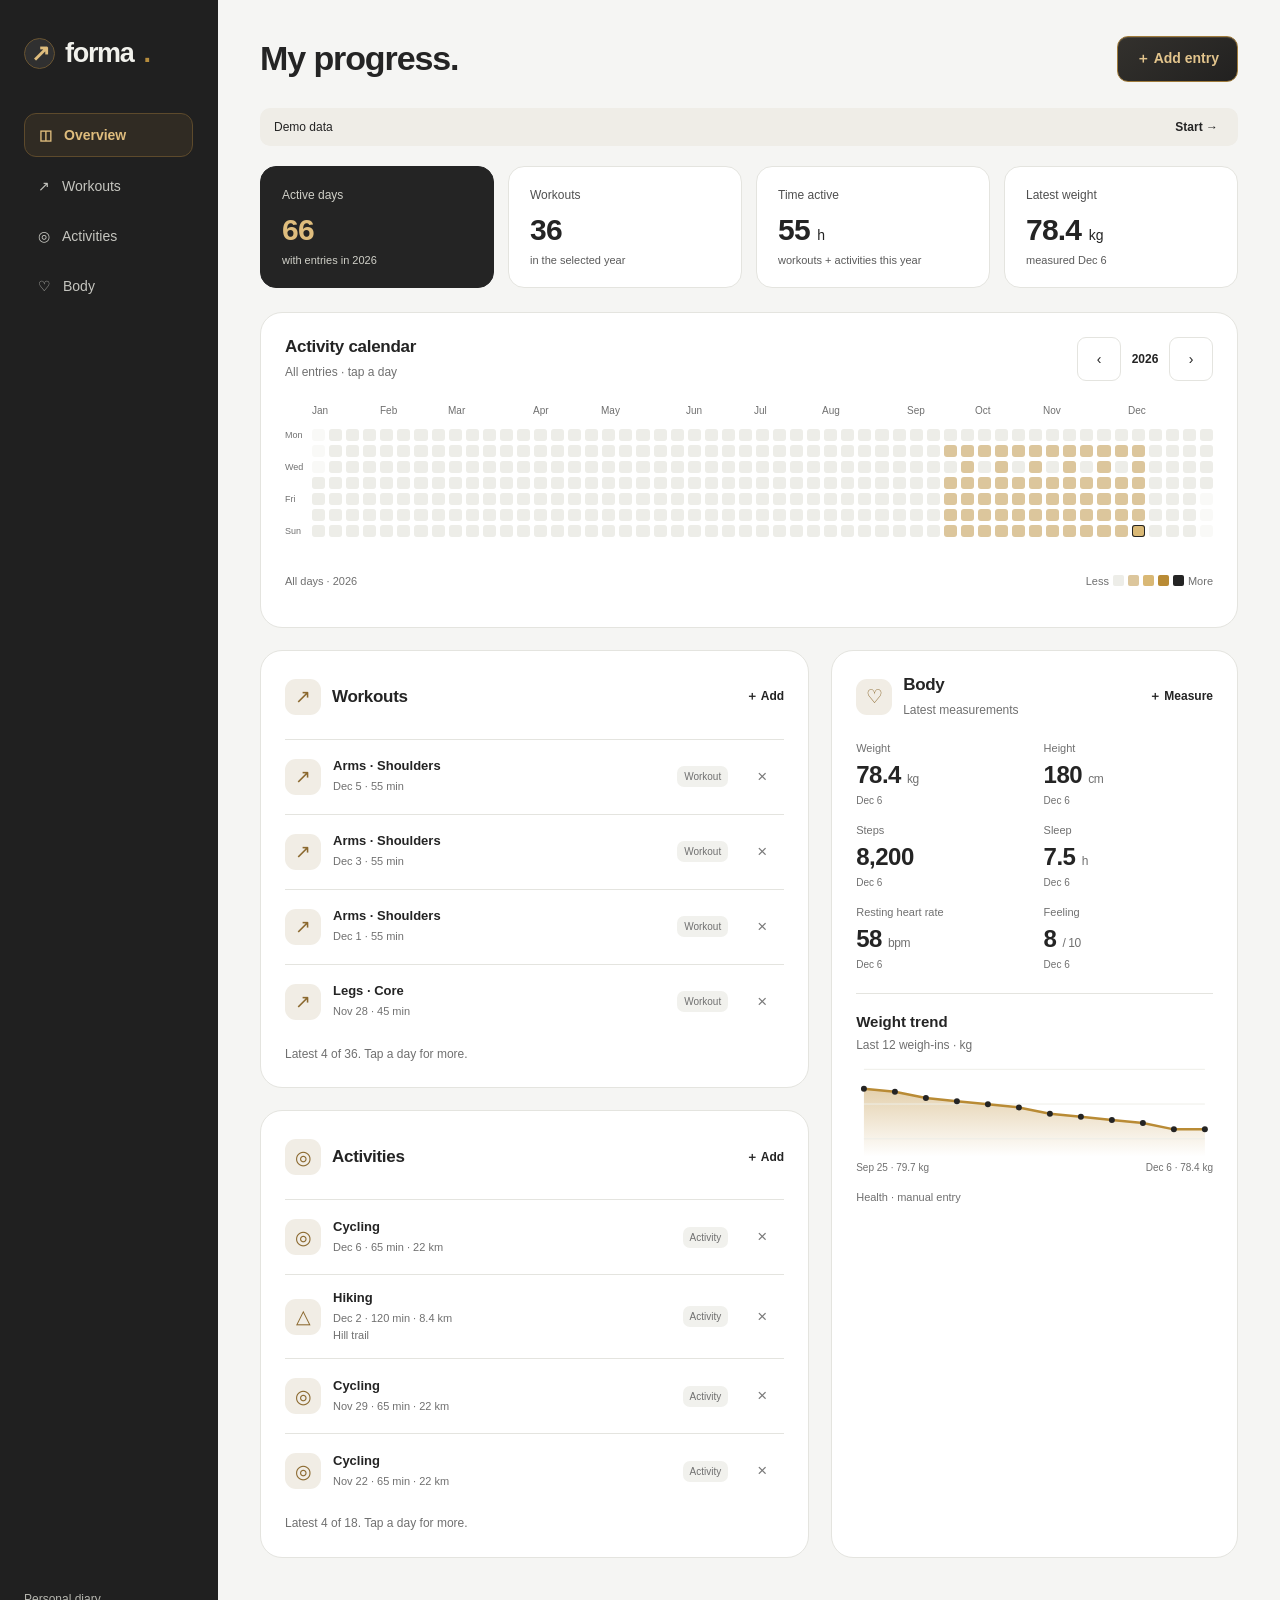
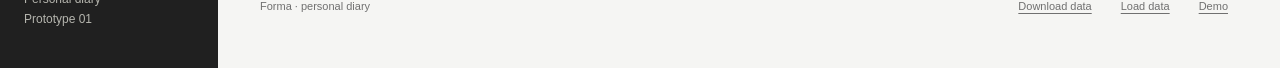
==== forma/index.html @ e5f94415 "Publish Forma activity diary at /forma" ====
<!doctype html>
<html lang="en">
<head>
<meta charset="utf-8"><meta name="viewport" content="width=device-width, initial-scale=1">
<title>Forma — Activity diary</title>
<style>
:root{--bg:#f5f5f3;--ink:#242424;--muted:#707070;--line:#e4e4df;--primary:#242424;--gold:#c8a15a;--white:#fff;--radius:22px}*{box-sizing:border-box}body{margin:0;background:var(--bg);color:var(--ink);font-family:-apple-system,BlinkMacSystemFont,"Segoe UI",sans-serif;font-size:14px}button,input,select,textarea{font:inherit}button,a,input,select,textarea{outline-offset:4px}button{cursor:pointer}button:focus-visible,a:focus-visible{outline:3px solid #b68c3d}a{color:inherit;text-decoration:none}.shell{max-width:1440px;margin:auto;display:grid;grid-template-columns:218px 1fr;min-height:100vh}aside{padding:38px 24px;border-right:1px solid var(--line);display:flex;flex-direction:column;gap:44px}.logo{font-size:27px;letter-spacing:-1.3px;font-weight:750;display:flex;align-items:center;gap:10px}.mark{width:31px;height:31px;border-radius:50%;background:var(--primary);display:grid;place-items:center;color:var(--gold);font-size:23px}.nav{display:grid;gap:8px}.nav a{padding:13px 14px;border-radius:12px;display:flex;gap:12px;align-items:center;color:var(--muted)}.nav a:first-child{background:#f0ede6;color:var(--primary);font-weight:600}.side-note{margin-top:auto;font-size:12px;color:var(--muted);line-height:1.65}.side-note b{display:block;color:var(--primary);font-size:13px}.main{padding:36px 42px 40px;min-width:0}.topbar{display:flex;align-items:center;justify-content:space-between;color:var(--muted);font-size:12px;margin-bottom:34px}.badge{padding:7px 11px;border:1px solid #deded6;border-radius:20px;display:inline-flex;align-items:center;gap:7px}.dot{width:6px;height:6px;background:#b68c3d;border-radius:50%}.head{display:flex;justify-content:space-between;align-items:center;gap:20px;margin-bottom:26px}h1{font-size:34px;line-height:1.1;letter-spacing:-1.1px;margin:0 0 10px}p{line-height:1.55}.subtitle{margin:0;color:var(--muted)}.button{border:0;border-radius:11px;background:var(--primary);color:white;padding:13px 18px;font-weight:600}.button:hover{background:#383838}.button.secondary{color:var(--primary);background:#f2efe8}.button.small{padding:9px 12px;font-size:12px}.stats{display:grid;grid-template-columns:repeat(4,1fr);gap:14px;margin-bottom:24px}.stat{background:white;padding:21px;border:1px solid var(--line);border-radius:16px}.stat:first-child{background:var(--primary);color:#fff;border-color:var(--primary)}.stat-label{font-size:12px;opacity:.8}.stat-value{font-size:30px;letter-spacing:-.8px;font-weight:650;margin:11px 0 7px}.stat-value span{font-size:14px;font-weight:400;letter-spacing:0}.stat-note{font-size:11px;opacity:.75}.card{background:white;border:1px solid var(--line);border-radius:var(--radius);padding:24px;margin-bottom:22px}.card-head{display:flex;align-items:center;justify-content:space-between;gap:16px;margin-bottom:20px}h2{font-size:17px;margin:0;letter-spacing:-.3px}h3{font-size:15px;margin:0}.small-text{font-size:12px;color:var(--muted);margin:6px 0 0}.calendar-toolbar{display:flex;align-items:center;gap:8px}.icon-btn{width:34px;height:34px;border:1px solid var(--line);background:white;border-radius:9px;color:var(--primary)}.year{font-size:12px;font-weight:600;min-width:40px;text-align:center}.heat-scroll{overflow-x:auto;padding:3px 0 10px}.heat-wrap{min-width:690px;position:relative;padding-top:24px}.months{position:absolute;top:0;left:27px;right:0;height:18px}.month{position:absolute;font-size:10px;color:var(--muted)}.heat-body{display:flex;gap:9px}.weekdays{width:18px;display:grid;grid-template-rows:repeat(7,12px);gap:4px;font-size:9px;color:var(--muted)}.weekdays span{display:flex;align-items:center}.heat{display:grid;grid-auto-flow:column;grid-template-rows:repeat(7,12px);grid-auto-columns:minmax(9px,1fr);gap:4px;flex:1}.cell{padding:0;border:0;border-radius:3px;background:#edede8;min-width:0;height:12px}.cell:hover{outline:2px solid var(--primary);outline-offset:1px}.cell[data-level="1"]{background:#dcc69c}.cell[data-level="2"]{background:#d9b875}.cell[data-level="3"]{background:#b98b35}.cell[data-level="4"]{background:#242424}.cell.selected{outline:2px solid #94703a;outline-offset:2px}.cell.today{box-shadow:inset 0 0 0 1px #242424}.cell:disabled{cursor:default;opacity:.35}.calendar-bottom{display:flex;justify-content:space-between;gap:16px;margin-top:12px;font-size:11px;color:var(--muted)}.legend{display:flex;align-items:center;gap:4px}.legend i{width:11px;height:11px;border-radius:2px;display:block}.selection{display:flex;align-items:center;gap:8px}.lower{display:grid;grid-template-columns:1.35fr 1fr;gap:22px}.section-icon{width:36px;height:36px;border-radius:11px;background:#f2efe8;display:grid;place-items:center;font-size:19px;color:var(--primary);flex-shrink:0}.title-row{display:flex;gap:11px;align-items:center}.add-link{background:none;border:none;color:var(--primary);font-size:12px;font-weight:650;padding:10px 0 10px 10px}.entry{display:flex;align-items:center;gap:12px;border-top:1px solid var(--line);padding:15px 0}.entry:last-child{padding-bottom:0}.entry-body{flex:1;min-width:0}.entry-title{font-weight:600;font-size:13px}.entry-meta{font-size:11px;color:var(--muted);margin-top:5px;line-height:1.5}.tag{background:#f1f1ed;border-radius:7px;padding:5px 7px;font-size:10px;color:var(--muted);white-space:nowrap}.delete{border:0;background:none;color:#797979;padding:8px;font-size:17px}.delete:hover{color:#9b4036}.empty{padding:25px 0 10px;color:var(--muted);font-size:13px;line-height:1.7}.health-grid{display:grid;grid-template-columns:1fr 1fr;gap:18px;margin:23px 0}.metric-label{font-size:11px;color:var(--muted)}.metric-value{font-size:24px;font-weight:600;letter-spacing:-.5px;margin-top:7px}.metric-value span{font-size:12px;font-weight:400;color:var(--muted)}.chart{height:100px;width:100%;margin:4px 0 0}.chart-foot{display:flex;justify-content:space-between;color:var(--muted);font-size:10px}.health-note{padding:13px;background:#f5f5f0;border-radius:11px;color:var(--muted);font-size:11px;line-height:1.6;margin-top:20px}.footer{display:flex;justify-content:space-between;align-items:center;font-size:11px;color:var(--muted);gap:12px}.footer-actions{display:flex;gap:9px}.text-button{padding:7px;background:none;border:none;color:var(--muted);font-size:11px;text-decoration:underline;text-underline-offset:3px}.demo-banner{display:flex;justify-content:space-between;align-items:center;gap:12px;background:#f0ede6;border-radius:10px;padding:11px 14px;margin-bottom:20px;font-size:12px}.demo-banner button{border:0;background:none;color:var(--primary);font-weight:600;cursor:pointer;white-space:nowrap}dialog{border:1px solid var(--line);border-radius:22px;padding:26px;width:min(480px,calc(100% - 30px));color:var(--ink);max-height:90vh;overflow:auto}dialog::backdrop{background:rgba(24,22,19,.45);backdrop-filter:blur(3px)}.modal-head{display:flex;align-items:center;justify-content:space-between;margin-bottom:20px}.fields{display:grid;grid-template-columns:1fr 1fr;gap:16px}.field{display:grid;gap:7px;font-size:12px}.field.full{grid-column:1/-1}input,select,textarea{width:100%;border:1px solid #ddddd5;border-radius:9px;padding:11px;background:#fff;color:var(--ink)}textarea{resize:vertical;min-height:75px}.form-actions{display:flex;justify-content:flex-end;gap:10px;margin-top:24px}.form-hint{font-size:11px;color:var(--muted);line-height:1.6;margin-top:15px}.toast{position:fixed;bottom:24px;left:50%;transform:translateX(-50%);padding:12px 20px;border-radius:12px;background:var(--primary);color:white;box-shadow:0 4px 25px #0002;z-index:10}.hidden{display:none!important}@media(min-width:1400px){.heat{grid-template-rows:repeat(7,14px)}.cell{height:14px}.weekdays{grid-template-rows:repeat(7,14px)}}@media(max-width:1050px){.shell{grid-template-columns:170px 1fr}aside{padding:30px 16px}.main{padding:28px 24px}.lower{grid-template-columns:1fr}.stats{gap:10px}.stat{padding:16px}.stat-value{font-size:26px}}@media(max-width:700px){.shell{display:block}aside{padding:18px 20px;border-right:0;border-bottom:1px solid var(--line);flex-direction:row;align-items:center;justify-content:space-between;gap:10px}.nav{display:flex;gap:3px}.nav a{padding:9px;font-size:0;gap:0}.nav a span{font-size:18px}.logo{font-size:23px}.side-note{display:none}.main{padding:23px 18px}.topbar{margin-bottom:24px;font-size:10px}.head{align-items:flex-start}h1{font-size:28px}.subtitle{font-size:12px;max-width:200px}.head .button{font-size:12px;padding:12px}.stats{grid-template-columns:1fr 1fr}.stat{padding:17px}.card{padding:19px;border-radius:17px}.lower{gap:0}.calendar-bottom{flex-wrap:wrap}.footer{align-items:flex-start;flex-direction:column}.demo-banner{font-size:11px}.fields{gap:12px}.card-head{gap:8px}.tag{display:none}}

/* Charcoal, warm neutrals and restrained gold. */
:root{--accent:#b98b35}
aside{background:#202020;border-color:#202020;color:#f1f1ec}.logo{color:#f1f1ec}.mark{background:#303030;color:#dfbd7d}.nav a{color:#c5c5bf}.nav a:first-child{background:#33322a;color:#d9b875}.nav a:hover{background:#303030}.side-note{color:#b5b5ae}.stat:first-child .stat-value{color:#d9b875}.stat:first-child .stat-label,.stat:first-child .stat-note{opacity:1;color:#d0d0c8}
.button:active,.segmented button:active,.activity-buttons button:active,.quick-values button:active{transform:scale(.98)}button{touch-action:manipulation}.button,.icon-btn,.add-link,.delete,.text-button{min-height:44px}.icon-btn{width:44px;height:44px}.delete{min-width:44px}.text-button{padding:10px}.add-link{white-space:nowrap}.topbar{margin-bottom:25px}h1{margin-bottom:0}.calendar-toolbar{gap:4px}.selection{min-height:44px}.health-note{background:transparent;padding:0;margin-top:16px}.footer{margin-top:4px}
dialog{width:min(490px,calc(100% - 24px));padding:24px}.modal-head{margin-bottom:16px}.segmented{display:grid;grid-template-columns:1fr 1fr 1fr;gap:5px;padding:5px;background:#f1f1ed;border-radius:12px;margin-bottom:20px}.segmented button,.activity-buttons button,.quick-values button{border:1px solid transparent;min-height:46px;border-radius:9px;padding:9px 6px;color:#686861;background:transparent;font-weight:600;font-size:12px}.segmented button[aria-pressed=true]{background:#262626;color:#d9b875;box-shadow:0 2px 5px #0001}.activity-buttons{display:grid;grid-template-columns:1fr 1fr;gap:10px}.activity-buttons button{border-color:#ddddd5;font-size:14px}.activity-buttons button[aria-pressed=true]{border-color:#b98b35;background:#f1ece1;color:#775b2d}.quick-values{display:grid;grid-template-columns:repeat(4,1fr);gap:7px}.quick-values button{background:#f4f4ee;color:#67675f;font-weight:500}.quick-values button[aria-pressed=true]{background:#eee5d2;color:#775b2d;border-color:#bb944d}.fields{gap:12px}.inset{position:relative;display:block}.inset input,.inset textarea{border:1px solid #ddddd5;background:#fbfbf8;min-height:58px;padding:23px 13px 10px;font-size:16px;border-radius:11px}.inset input:placeholder-shown,.inset textarea:placeholder-shown{padding:17px 13px 16px}.inset span{position:absolute;z-index:1;top:8px;left:14px;font-size:10px;color:#6f6f65;pointer-events:none}.inset:has(input:placeholder-shown) span,.inset:has(textarea:placeholder-shown) span{visibility:hidden}.inset input::placeholder,.inset textarea::placeholder{color:#6f6f65;opacity:1;font-size:13px}.inset input:focus,.inset textarea:focus{outline:2px solid #bb944d;outline-offset:1px}.inset textarea{min-height:82px}.form-actions{margin-top:16px}.form-actions .button{width:100%;min-height:50px;color:#d9b875}.form-hint:empty{display:none}.form-hint{text-align:center;font-size:11px;margin:12px 0 0}.toast{background:#292929;color:#e2ca9e}.legend i{flex-shrink:0}
@media(max-width:700px){aside{padding:12px 18px}.nav a{min-width:44px;min-height:44px;justify-content:center}.main{padding:20px 16px}.topbar{margin-bottom:20px}.head{align-items:center;margin-bottom:20px}.head .button{min-height:46px}.card{padding:17px}.card-head{margin-bottom:15px}h2{font-size:15px}.section-icon{width:30px;height:30px;font-size:17px}.title-row{gap:8px}.small-text{font-size:11px}.health-grid{margin:20px 0}.demo-banner{padding:8px 12px}.demo-banner button{min-height:38px}.calendar-bottom{margin-top:3px}.stats{gap:10px;margin-bottom:20px}.stat-note{font-size:10px}dialog{position:fixed;inset:auto 0 0;margin:0;width:100%;max-width:none;max-height:92dvh;border-radius:22px 22px 0 0;padding:20px 18px max(20px,env(safe-area-inset-bottom));border-bottom:0}.fields{gap:10px}.segmented{margin-bottom:16px}.form-actions{position:sticky;bottom:0;background:white;padding-top:8px;margin-top:8px}.footer-actions{flex-wrap:wrap;gap:0}}
.muscle-buttons{display:grid;grid-template-columns:1fr 1fr;gap:10px}.muscle-buttons button{min-height:50px;border:1px solid #ddddd5;border-radius:10px;background:#fff;color:#50504b;font:inherit;font-weight:600;touch-action:manipulation}.muscle-buttons button[aria-pressed=true]{border-color:#bb944d;background:#f1ece1;color:#775b2d}.muscle-buttons button:active{transform:scale(.98)}

/* Deep gold accents, with metallic highlights on dark selected controls. */
:root{--gold:#c8a15a;--accent:#b98b35}
.mark{background:#303030;color:#dfbd7d;border:1px solid #695431}
.nav a:first-child{background:#302b23;color:#dfbd7d;border:1px solid #5d4a2c}
.stat:first-child .stat-value{color:#dfbd7d}
.segmented button[aria-pressed=true],.activity-buttons button[aria-pressed=true],.muscle-buttons button[aria-pressed=true],.quick-values button[aria-pressed=true]{background:linear-gradient(145deg,#34312c,#222120);color:#e2c48c;border:1px solid #ba9552;box-shadow:inset 0 1px 0 #e8c99226,0 2px 5px #0000000a}
.form-actions .button,.head .button{background:linear-gradient(145deg,#33312d,#222120);color:#e2c48c;border:1px solid #9f7b3b;box-shadow:inset 0 1px 0 #e8c99226}
.form-actions .button:hover,.head .button:hover{background:#36312a;border-color:#c9a361}
.demo-banner{background:#efede7}.section-icon{background:#f1ede5;color:#8b692f}
</style>
</head>
<body>
<div class="shell">
<aside><a class="logo" href="#"><span class="mark">↗</span>forma<span style="color:#b68c3d">.</span></a><nav class="nav" aria-label="Sections"><a href="#overview"><span>◫</span> Overview</a><a href="#training"><span>↗</span> Workouts</a><a href="#activities"><span>◎</span> Activities</a><a href="#health"><span>♡</span> Body</a></nav><div class="side-note">Personal diary<br>Prototype 01</div></aside>
<main class="main" id="overview"><div class="head"><div><h1>My progress.</h1></div><button class="button" onclick="openForm('training')">＋ Add entry</button></div>
<div class="demo-banner" id="demoBanner"><span>Demo data</span><button onclick="startOwn()">Start →</button></div>
<section class="stats" aria-label="Summary"><div class="stat"><div class="stat-label">Active days</div><div class="stat-value" id="activeDays">—</div><div class="stat-note" id="activePeriod"></div></div><div class="stat"><div class="stat-label">Workouts</div><div class="stat-value" id="trainingCount">—</div><div class="stat-note">in the selected year</div></div><div class="stat"><div class="stat-label">Time active</div><div class="stat-value" id="movement">—</div><div class="stat-note">workouts + activities this year</div></div><div class="stat"><div class="stat-label">Latest weight</div><div class="stat-value" id="lastWeight">—</div><div class="stat-note" id="weightDate">add a measurement</div></div></section>
<section class="card"><div class="card-head"><div><h2>Activity calendar</h2><p class="small-text">All entries · tap a day</p></div><div class="calendar-toolbar"><button class="icon-btn" onclick="changeYear(-1)" aria-label="Previous year">‹</button><span class="year" id="yearLabel"></span><button class="icon-btn" onclick="changeYear(1)" aria-label="Next year">›</button></div></div><div class="heat-scroll"><div class="heat-wrap"><div class="months" id="months"></div><div class="heat-body"><div class="weekdays"><span>Mon</span><span></span><span>Wed</span><span></span><span>Fri</span><span></span><span>Sun</span></div><div class="heat" id="heat"></div></div></div></div><div class="calendar-bottom"><div class="selection"><span id="selectionLabel">All days</span><button class="text-button hidden" id="clearFilter" onclick="selectDay(null)">Clear</button></div><div class="legend">Less <i style="background:#edede8"></i><i style="background:#dcc69c"></i><i style="background:#d9b875"></i><i style="background:#b98b35"></i><i style="background:#242424"></i> More</div></div></section>
<div class="lower"><div><section class="card" id="training"><div class="card-head"><div class="title-row"><span class="section-icon">↗</span><div><h2>Workouts</h2></div></div><button class="add-link" onclick="openForm('training')">＋ Add</button></div><div id="trainingList"></div></section><section class="card" id="activities"><div class="card-head"><div class="title-row"><span class="section-icon">◎</span><div><h2>Activities</h2></div></div><button class="add-link" onclick="openForm('activity')">＋ Add</button></div><div id="activityList"></div></section></div><section class="card" id="health"><div class="card-head"><div class="title-row"><span class="section-icon">♡</span><div><h2>Body</h2><p class="small-text" id="healthDate">Latest measurements</p></div></div><button class="add-link" onclick="openForm('health')">＋ Measure</button></div><div class="health-grid" id="healthMetrics"></div><div style="border-top:1px solid var(--line);padding-top:19px"><h3>Weight trend</h3><p class="small-text">Last 12 weigh-ins · kg</p><svg class="chart" id="weightChart" viewBox="0 0 360 100" role="img" aria-label="Weight chart"></svg><div class="chart-foot" id="chartDates"></div></div><div class="health-note">Health · manual entry</div><div id="healthList" style="margin-top:15px"></div></section></div>
<footer class="footer"><span>Forma · personal diary</span><div class="footer-actions"><button class="text-button" onclick="exportData()">Download data</button><button class="text-button" onclick="document.getElementById('importFile').click()">Load data</button><button class="text-button" onclick="showDemo()">Demo</button></div></footer><input type="file" id="importFile" accept="application/json,.json" class="hidden"><div id="notice" role="status" class="toast hidden"></div>
</main></div>
<dialog id="recordDialog">
<div class="modal-head"><h2 id="modalTitle">New entry</h2><button class="icon-btn" onclick="document.getElementById('recordDialog').close()" aria-label="Close">×</button></div>
<form id="recordForm">
<input type="hidden" name="kind" id="kind" value="training">
<div class="segmented" aria-label="Entry type">
<button type="button" data-kind="training" onclick="chooseKind('training')">Workout</button>
<button type="button" data-kind="activity" onclick="chooseKind('activity')">Activity</button>
<button type="button" data-kind="health" onclick="chooseKind('health')">Body</button>
</div>
<div class="fields">
<label class="field full inset"><span>Date</span><input type="date" name="date" id="recordDate" required></label>
<div class="field full movement-field"><div class="muscle-buttons" role="group" aria-label="Muscle groups"><button type="button" data-muscle="Arms" aria-pressed="false" onclick="toggleMuscle('Arms')">Arms</button><button type="button" data-muscle="Shoulders" aria-pressed="false" onclick="toggleMuscle('Shoulders')">Shoulders</button><button type="button" data-muscle="Legs" aria-pressed="false" onclick="toggleMuscle('Legs')">Legs</button><button type="button" data-muscle="Core" aria-pressed="false" onclick="toggleMuscle('Core')">Core</button></div></div>
<div class="field full activity-field hidden"><input type="hidden" name="activityType" id="activityType" value="Cycling"><div class="activity-buttons" aria-label="Activity type"><button type="button" data-activity="Cycling" onclick="chooseActivity('Cycling')">◎ Cycling</button><button type="button" data-activity="Hiking" onclick="chooseActivity('Hiking')">△ Hiking</button></div></div>
<label class="field duration-field inset"><span>Duration · min</span><input type="number" inputmode="numeric" name="duration" min="1" max="1440" step="1" placeholder="Duration · min"></label>
<label class="field activity-field hidden inset"><span>Distance · km</span><input type="number" inputmode="decimal" name="distance" min="0" max="10000" step="0.1" placeholder="Distance · km"></label>
<div class="field full duration-field quick-values" aria-label="Duration"><button type="button" data-minutes="30" onclick="chooseDuration(30)">30 min</button><button type="button" data-minutes="45" onclick="chooseDuration(45)">45 min</button><button type="button" data-minutes="60" onclick="chooseDuration(60)">60 min</button><button type="button" data-minutes="90" onclick="chooseDuration(90)">90 min</button></div>
<label class="field health-field hidden inset"><span>Weight · kg</span><input type="number" inputmode="decimal" name="weight" min="1" max="500" step="0.1" placeholder="Weight · kg"></label>
<label class="field health-field hidden inset"><span>Height · cm</span><input type="number" inputmode="decimal" name="height" min="30" max="300" step="0.1" placeholder="Height · cm"></label>
<label class="field health-field hidden inset"><span>Steps</span><input type="number" inputmode="numeric" name="steps" min="0" max="200000" step="1" placeholder="Steps"></label>
<label class="field health-field hidden inset"><span>Sleep · h</span><input type="number" inputmode="decimal" name="sleep" min="0" max="24" step="0.1" placeholder="Sleep · h"></label>
<label class="field health-field hidden inset"><span>Resting heart rate</span><input type="number" inputmode="numeric" name="pulse" min="20" max="250" step="1" placeholder="Resting heart rate"></label>
<label class="field health-field hidden inset"><span>Feeling · 1–10</span><input type="number" inputmode="numeric" name="wellbeing" min="1" max="10" step="1" placeholder="Feeling · 1–10"></label>
<label class="field full inset"><span>Note</span><textarea name="note" maxlength="1500" placeholder="Note"></textarea></label>
</div><div class="form-hint" id="formHint"></div><div class="form-actions"><button class="button" type="submit">Save</button></div>
</form></dialog>
<script>
'use strict';
const KEY='forma.diary.v1', today=new Date(); const dateKey=d=>`${d.getFullYear()}-${String(d.getMonth()+1).padStart(2,'0')}-${String(d.getDate()).padStart(2,'0')}`; const todayKey=dateKey(today); const parseDate=s=>new Date(s+'T12:00:00');const fmt=s=>parseDate(s).toLocaleDateString('en-US',{day:'numeric',month:'short'});const number=n=>Number(n).toLocaleString('en-US',{maximumFractionDigits:1});const escapeHTML=s=>String(s??'').replace(/[&<>"']/g,c=>({'&':'&amp;','<':'&lt;','>':'&gt;','"':'&quot;',"'":'&#39;'}[c]));
let year=today.getFullYear(),selected=null, state={records:[],demo:true}, storageWarning=false, selectedMuscles=[];
function demoRecords(){let out=[];for(let i=82;i>=0;i--){let d=new Date(today);d.setDate(d.getDate()-i);let date=dateKey(d);if(i%7===1||i%7===3||i%7===5)out.push({id:'dt'+i,kind:'training',date,muscles:i%2?['Arms','Shoulders']:['Legs','Core'],title:i%2?'Arms · Shoulders':'Legs · Core',duration:i%2?55:45,note:''});if(i%14===4)out.push({id:'da'+i,kind:'activity',date,title:'Hiking',duration:120,distance:8.4,note:'Hill trail'});if(i%7===0)out.push({id:'db'+i,kind:'activity',date,title:'Cycling',duration:65,distance:22,note:''});if(i%7===2||i===0)out.push({id:'dh'+i,kind:'health',date,weight:Math.round((78.4+i*.018)*10)/10,height:180,steps:8200+i*23,sleep:7.5,pulse:58,wellbeing:8,note:''});}return out;}
try{const raw=localStorage.getItem(KEY);if(raw){const saved=JSON.parse(raw);if(validState(saved))state=saved;}}catch(e){storageWarning=true;}if(state.demo)state.records=demoRecords();
function validState(s){return s&&typeof s.demo==='boolean'&&Array.isArray(s.records)&&s.records.length<=10000&&s.records.every(r=>r&&typeof r.id==='string'&&['training','activity','health'].includes(r.kind)&&typeof r.date==='string'&&/^\d{4}-\d{2}-\d{2}$/.test(r.date)&&!isNaN(parseDate(r.date))&&dateKey(parseDate(r.date))===r.date&&(r.muscles===undefined||(Array.isArray(r.muscles)&&r.muscles.every(g=>['Arms','Shoulders','Legs','Core'].includes(g))))&&typeof r.title!=='object'&&typeof r.note!=='object'&&['weight','height','steps','sleep','pulse','wellbeing','duration','distance'].every(k=>r[k]===undefined||(typeof r[k]==='number'&&Number.isFinite(r[k])&&r[k]>=0)));}
function persist(){try{localStorage.setItem(KEY,JSON.stringify(state));return true;}catch(e){toast('Could not save. Download your data to keep it.');return false;}}
function toast(t){const el=document.getElementById('notice');el.textContent=t;el.classList.remove('hidden');clearTimeout(window.toastTimer);window.toastTimer=setTimeout(()=>el.classList.add('hidden'),6500);}
function startOwn(){state={demo:false,records:[]};selected=null;persist();render();toast('Ready. Add your first entry.');}
function showDemo(){if(state.demo)return;if(!confirm('Replace your diary with demo data? Download your data first.'))return;state={demo:true,records:demoRecords()};selected=null;persist();render();}
function changeYear(delta){year+=delta;selected=null;render();}function selectDay(date){selected=date;render();}
function render(){document.getElementById('demoBanner').classList.toggle('hidden',!state.demo);document.getElementById('yearLabel').textContent=year;const yr=state.records.filter(r=>r.date.startsWith(year+'-'));document.getElementById('activeDays').textContent=new Set(yr.map(r=>r.date)).size;document.getElementById('activePeriod').textContent='with entries in '+year;document.getElementById('trainingCount').textContent=yr.filter(r=>r.kind==='training').length;let minutes=yr.filter(r=>r.kind!=='health').reduce((a,r)=>a+(r.duration||0),0);document.getElementById('movement').innerHTML=number(Math.round(minutes/60*10)/10)+' <span>h</span>';const weights=state.records.filter(r=>r.kind==='health'&&r.weight).sort((a,b)=>a.date.localeCompare(b.date)),latestWeight=weights.at(-1);document.getElementById('lastWeight').innerHTML=latestWeight?number(latestWeight.weight)+' <span>kg</span>':'—';document.getElementById('weightDate').textContent=latestWeight?'measured '+fmt(latestWeight.date):'add a measurement';renderHeat(yr);renderList('training','trainingList');renderList('activity','activityList');renderHealth(weights);document.getElementById('selectionLabel').textContent=selected?'Entries on '+fmt(selected)+' '+year:'All days · '+year;document.getElementById('clearFilter').classList.toggle('hidden',!selected);}
function renderHeat(records){const heat=document.getElementById('heat');heat.replaceChildren();const counts={};records.forEach(r=>counts[r.date]=(counts[r.date]||0)+1);let start=new Date(year,0,1,12),end=new Date(year,11,31,12);start.setDate(start.getDate()-(start.getDay()+6)%7);const total=Math.ceil(((end-start)/86400000+1)/7)*7;const monthPositions={};for(let i=0;i<total;i++){let d=new Date(start);d.setDate(d.getDate()+i);let key=dateKey(d),belongs=d.getFullYear()===year,count=counts[key]||0,cell=document.createElement('button');cell.className='cell'+(key===todayKey?' today':'')+(key===selected?' selected':'');cell.dataset.level=Math.min(4,count);cell.disabled=!belongs;cell.title=belongs?`${fmt(key)} ${year} · ${count} entries`:'';cell.setAttribute('aria-label',cell.title||'Outside this year');if(belongs){cell.onclick=()=>selectDay(key);if(d.getDate()===1)monthPositions[d.getMonth()]=Math.floor(i/7)/(total/7)*100;}heat.append(cell);}const months=['Jan','Feb','Mar','Apr','May','Jun','Jul','Aug','Sep','Oct','Nov','Dec'];document.getElementById('months').innerHTML=Object.entries(monthPositions).map(([m,p])=>`<span class="month" style="left:${p}%">${months[m]}</span>`).join('');}
function entryTitle(r){return r.muscles?.length?r.muscles.join(" · "):({"\u0412\u0435\u043b\u043e\u0441\u0438\u043f\u0435\u0434": "Cycling", "\u0425\u0430\u0439\u043a\u0438\u043d\u0433": "Hiking", "\u0421\u0438\u043b\u043e\u0432\u0430\u044f \u00b7 \u0432\u0435\u0440\u0445 \u0442\u0435\u043b\u0430": "Arms \u00b7 Shoulders", "\u0421\u0438\u043b\u043e\u0432\u0430\u044f \u00b7 \u043d\u043e\u0433\u0438 \u0438 \u043a\u043e\u0440\u043f\u0443\u0441": "Legs \u00b7 Core"})[r.title]||r.title;}
function renderList(kind,id){const records=state.records.filter(r=>r.kind===kind&&(selected?r.date===selected:r.date.startsWith(year+'-'))).sort((a,b)=>b.date.localeCompare(a.date));const el=document.getElementById(id);if(!records.length){el.innerHTML=`<div class="empty">${selected?'No entries this day.':'No entries yet.'}</div>`;return;}const shown=selected?records:records.slice(0,4);el.innerHTML=shown.map(r=>`<div class="entry"><div class="section-icon">${kind==='training'?'↗':entryTitle(r)==='Cycling'?'◎':'△'}</div><div class="entry-body"><div class="entry-title">${escapeHTML(entryTitle(r))}</div><div class="entry-meta">${fmt(r.date)}${r.duration?' · '+number(r.duration)+' min':''}${r.distance?' · '+number(r.distance)+' km':''}${r.note?'<br>'+escapeHTML(r.note):''}</div></div><span class="tag">${kind==='training'?'Workout':'Activity'}</span><button class="delete" data-id="${escapeHTML(r.id)}" aria-label="Delete entry">×</button></div>`).join('')+(!selected&&records.length>4?`<p class="small-text">Latest 4 of ${records.length}. Tap a day for more.</p>`:'');el.querySelectorAll('.delete').forEach(b=>b.onclick=()=>removeRecord(b.dataset.id));}
function renderHealth(weights){const records=state.records.filter(r=>r.kind==='health'&&(!selected||r.date===selected)).sort((a,b)=>b.date.localeCompare(a.date));const keys=[['weight','Weight','kg'],['height','Height','cm'],['steps','Steps',''],['sleep','Sleep','h'],['pulse','Resting heart rate','bpm'],['wellbeing','Feeling','/ 10']];document.getElementById('healthMetrics').innerHTML=keys.map(([key,label,unit])=>{let r=records.find(r=>r[key]!==undefined);return `<div><div class="metric-label">${label}</div><div class="metric-value">${r?number(r[key]):'—'} <span>${unit}</span></div><div class="small-text" style="font-size:10px">${r?fmt(r.date):'no measurement'}</div></div>`;}).join('');document.getElementById('healthDate').textContent=selected?'Measurements on '+fmt(selected):'Latest measurements';let pts=weights.slice(-12),svg=document.getElementById('weightChart');if(pts.length<2){svg.innerHTML='<text x="0" y="54" fill="#707070" font-size="12">Add two weigh-ins to see a chart</text>';document.getElementById('chartDates').textContent='';}else{const min=Math.min(...pts.map(p=>p.weight))-.3,max=Math.max(...pts.map(p=>p.weight))+.3;const coords=pts.map((p,i)=>[8+i*344/(pts.length-1),80-(p.weight-min)/(max-min)*60]);const path=coords.map(([x,y],i)=>(i?'L':'M')+x+' '+y).join(' ');svg.innerHTML=`<defs><linearGradient id="fade" x1="0" y1="0" x2="0" y2="1"><stop stop-color="#c8a15a" stop-opacity=".5"/><stop offset="1" stop-color="#c8a15a" stop-opacity="0"/></linearGradient></defs><path d="${path} L352 98 L8 98 Z" fill="url(#fade)"/><path d="M8 80 H352 M8 45 H352 M8 10 H352" stroke="#eeeee8" fill="none"/><path d="${path}" fill="none" stroke="#b98b35" stroke-width="2.5"/>${coords.map(([x,y],i)=>`<circle cx="${x}" cy="${y}" r="3" fill="#242424"><title>${fmt(pts[i].date)}: ${number(pts[i].weight)} kg</title></circle>`).join('')}`;document.getElementById('chartDates').innerHTML=`<span>${fmt(pts[0].date)} · ${number(pts[0].weight)} kg</span><span>${fmt(pts.at(-1).date)} · ${number(pts.at(-1).weight)} kg</span>`;}const list=document.getElementById('healthList');list.innerHTML=selected?records.map(r=>`<div class="entry"><div class="entry-body"><div class="entry-title">Measurement · ${fmt(r.date)}</div><div class="entry-meta">${keys.filter(([k])=>r[k]!==undefined).map(([k,l,u])=>`${l}: ${number(r[k])} ${u}`).join(' · ')}${r.note?'<br>'+escapeHTML(r.note):''}</div></div><button class="delete" data-id="${escapeHTML(r.id)}" aria-label="Delete measurement">×</button></div>`).join('')||'<p class="small-text">No measurements this day.</p>':'';list.querySelectorAll('.delete').forEach(b=>b.onclick=()=>removeRecord(b.dataset.id));}
function removeRecord(id){if(!confirm('Delete this entry?'))return;state.records=state.records.filter(r=>r.id!==id);persist();render();}
function openForm(kind){document.getElementById('recordForm').reset();selectedMuscles=[];syncMuscles();document.getElementById('kind').value=kind;document.getElementById('recordDate').value=selected||todayKey;document.getElementById('recordDate').max=todayKey;chooseActivity('Cycling');document.querySelectorAll('[data-minutes]').forEach(b=>b.setAttribute('aria-pressed','false'));updateFields();document.getElementById('recordDialog').showModal();}
function toggleMuscle(group){if(!['Arms','Shoulders','Legs','Core'].includes(group))return;selectedMuscles=selectedMuscles.includes(group)?selectedMuscles.filter(g=>g!==group):[...selectedMuscles,group];syncMuscles();}
function syncMuscles(){document.querySelectorAll('[data-muscle]').forEach(b=>b.setAttribute('aria-pressed',String(selectedMuscles.includes(b.dataset.muscle))));}
function chooseKind(kind){document.getElementById('kind').value=kind;updateFields();}
function chooseActivity(type){document.getElementById('activityType').value=type;document.querySelectorAll('[data-activity]').forEach(b=>b.setAttribute('aria-pressed',String(b.dataset.activity===type)));}
function chooseDuration(minutes){document.querySelector('[name=duration]').value=minutes;syncDuration();}
function syncDuration(){const value=document.querySelector('[name=duration]').value;document.querySelectorAll('[data-minutes]').forEach(b=>b.setAttribute('aria-pressed',String(b.dataset.minutes===value)));}
document.querySelector('[name=duration]').addEventListener('input',syncDuration);
function updateFields(){let k=document.getElementById('kind').value;document.querySelectorAll('[data-kind]').forEach(b=>b.setAttribute('aria-pressed',String(b.dataset.kind===k)));for(const [cls,show] of [['movement-field',k==='training'],['activity-field',k==='activity'],['duration-field',k!=='health'],['health-field',k==='health']])document.querySelectorAll('.'+cls).forEach(el=>{el.classList.toggle('hidden',!show);el.querySelectorAll('input,select').forEach(i=>i.disabled=!show);});document.querySelector('[name=duration]').required=k!=='health';document.getElementById('modalTitle').textContent={training:'Workout',activity:'Activity',health:'Body'}[k];document.getElementById('formHint').textContent=state.demo?'Saving replaces demo data with your entry.':'';}
document.getElementById('recordForm').onsubmit=e=>{e.preventDefault();const f=new FormData(e.target),kind=f.get('kind');let r={id:globalThis.crypto?.randomUUID?.()||Date.now()+'-'+Math.random(),kind,date:f.get('date'),note:f.get('note').trim()};if(kind!=='health'){if(kind==='training'){if(!selectedMuscles.length){toast('Pick a muscle group.');return;}r.muscles=['Arms','Shoulders','Legs','Core'].filter(g=>selectedMuscles.includes(g));r.title=r.muscles.join(' · ');}else r.title=f.get('activityType');}for(const k of ['duration','distance','weight','height','steps','sleep','pulse','wellbeing'])if(f.has(k)&&f.get(k)!=='')r[k]=Number(f.get(k));if(kind==='health'&&!['weight','height','steps','sleep','pulse','wellbeing'].some(k=>r[k]!==undefined)){toast('Add at least one measurement.');return;}if(state.demo)state={demo:false,records:[]};state.records.push(r);year=parseDate(r.date).getFullYear();selected=null;const saved=persist();render();document.getElementById('recordDialog').close();if(saved)toast('Entry saved');};
function exportData(){const blob=new Blob([JSON.stringify(state,null,2)],{type:'application/json'}),url=URL.createObjectURL(blob),a=document.createElement('a');a.href=url;a.download='forma-'+todayKey+'.json';a.click();setTimeout(()=>URL.revokeObjectURL(url),1000);}
document.getElementById('importFile').onchange=async e=>{const file=e.target.files[0];if(!file)return;try{if(file.size>5000000)throw Error();const s=JSON.parse(await file.text());if(!validState(s))throw Error();if(!confirm('Load '+s.records.length+' entries? This replaces your current data.'))return;state={demo:false,records:s.records};selected=null;const saved=persist();render();if(saved)toast('Data loaded');}catch(err){toast('Could not load this file. Use a JSON file from Forma.');}finally{e.target.value='';}};
render();if(storageWarning)toast('Browser storage is unavailable. Download your data to keep it.');
</script>
</body></html>
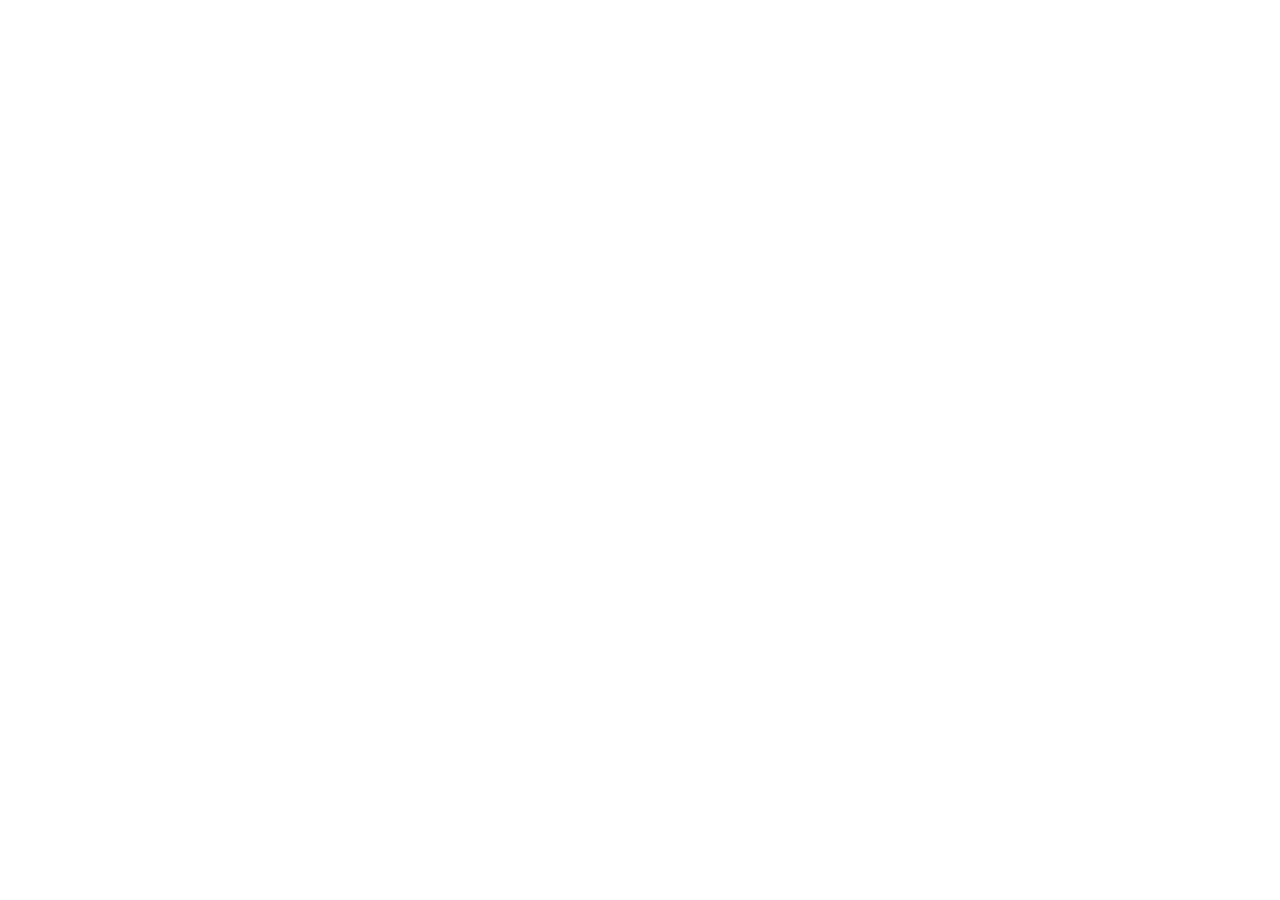
==== commit ff901095: "Redirect legacy Forma page to Render app" ====
--- a/forma/index.html
+++ b/forma/index.html
@@ -1,4 +1,6 @@
 <!doctype html>
+<meta http-equiv="refresh" content="0; url=https://forma-nfv2.onrender.com/">
+<script>window.location.replace('https://forma-nfv2.onrender.com/');</script>
 <html lang="en">
 <head>
 <meta charset="utf-8"><meta name="viewport" content="width=device-width, initial-scale=1">
